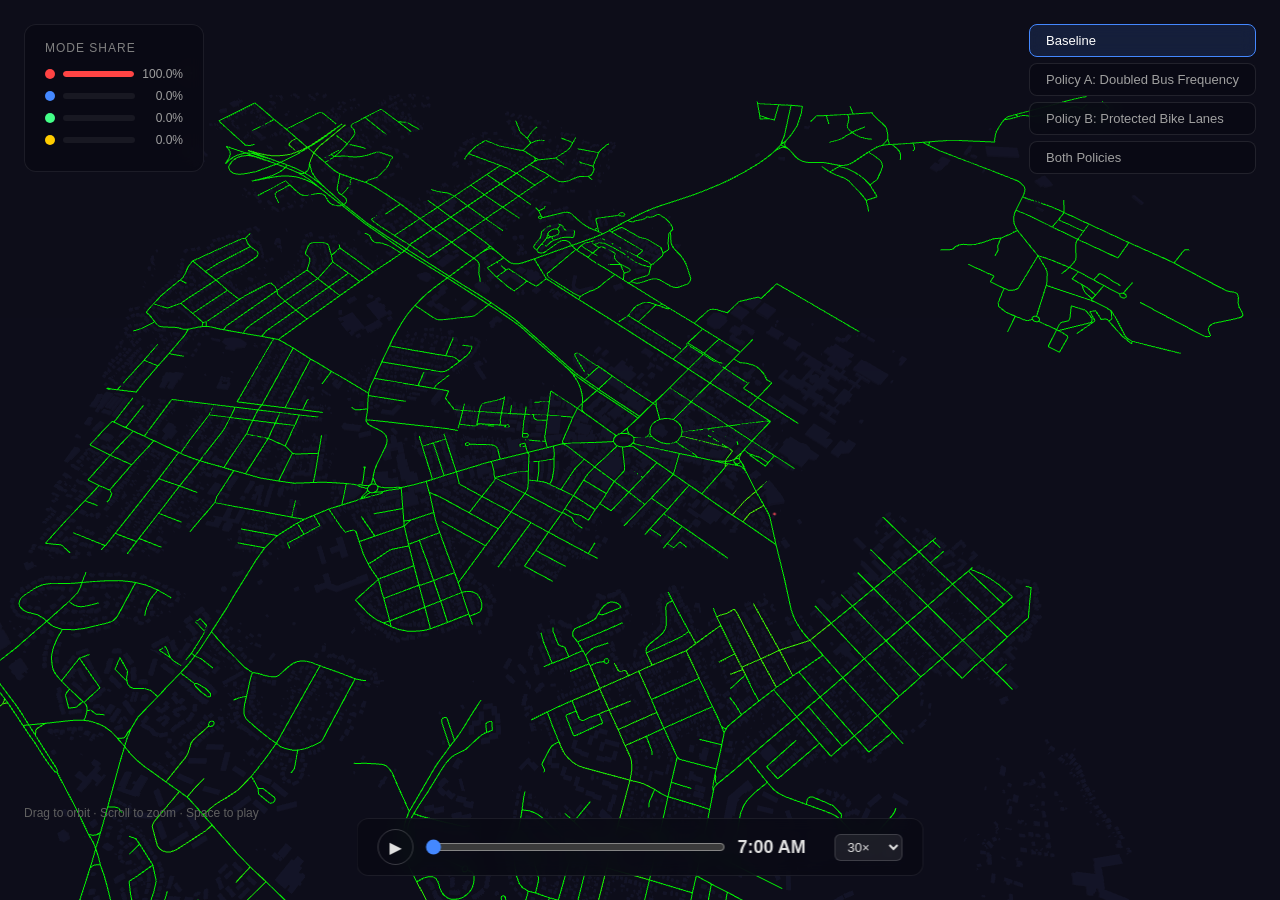
==== visualization/index.html @ eecc3565 "Add Three.js visualization and baseline scenario data - All 9 visualization modules written (SceneMa" ====
<!DOCTYPE html>
<html lang="en">
<head>
    <meta charset="UTF-8">
    <meta name="viewport" content="width=device-width, initial-scale=1.0">
    <title>Suburban Simulation — Annapolis Corridor</title>
    <link rel="stylesheet" href="css/style.css">
    <script type="importmap">
    {
        "imports": {
            "three": "./lib/three.module.js",
            "three/addons/": "./lib/"
        }
    }
    </script>
</head>
<body>

<!-- Loading screen -->
<div id="loading">Loading simulation data...</div>

<!-- Stats panel (top-left) -->
<div id="stats-panel">
    <div id="stats-title">Mode Share</div>
    <div class="stat-row">
        <div class="stat-dot" style="background:#ff4444"></div>
        <div class="stat-bar-bg"><div class="stat-bar-fill" id="bar-car" style="background:#ff4444;width:100%"></div></div>
        <div class="stat-pct" id="pct-car">—</div>
    </div>
    <div class="stat-row">
        <div class="stat-dot" style="background:#4488ff"></div>
        <div class="stat-bar-bg"><div class="stat-bar-fill" id="bar-transit" style="background:#4488ff;width:0%"></div></div>
        <div class="stat-pct" id="pct-transit">—</div>
    </div>
    <div class="stat-row">
        <div class="stat-dot" style="background:#44ff88"></div>
        <div class="stat-bar-bg"><div class="stat-bar-fill" id="bar-bike" style="background:#44ff88;width:0%"></div></div>
        <div class="stat-pct" id="pct-bike">—</div>
    </div>
    <div class="stat-row">
        <div class="stat-dot" style="background:#ffcc00"></div>
        <div class="stat-bar-bg"><div class="stat-bar-fill" id="bar-walk" style="background:#ffcc00;width:0%"></div></div>
        <div class="stat-pct" id="pct-walk">—</div>
    </div>
</div>

<!-- Scenario panel (top-right) -->
<div id="scenario-panel">
    <button class="scenario-btn active" data-scenario="baseline">Baseline</button>
    <button class="scenario-btn" data-scenario="policy_a">Policy A: Doubled Bus Frequency</button>
    <button class="scenario-btn" data-scenario="policy_b">Policy B: Protected Bike Lanes</button>
    <button class="scenario-btn" data-scenario="policy_ab">Both Policies</button>
</div>

<!-- Time panel (bottom-center) -->
<div id="time-panel">
    <button id="play-btn" title="Play/Pause (Space)">▶</button>
    <input id="time-slider" type="range" min="0" max="9000" value="0" step="1">
    <div id="time-display">7:00 AM</div>
    <select id="speed-select">
        <option value="10">10×</option>
        <option value="30" selected>30×</option>
        <option value="60">60×</option>
        <option value="120">120×</option>
    </select>
</div>

<!-- Info panel (bottom-left) -->
<div id="info-panel">
    <span>Drag to orbit · Scroll to zoom · Space to play</span>
</div>

<script type="module" src="js/main.js"></script>
</body>
</html>
---- visualization/css/style.css ----
/* Suburban Simulation - Visualization Styles */

* {
    margin: 0;
    padding: 0;
    box-sizing: border-box;
}

body {
    overflow: hidden;
    background: #0a0a14;
    font-family: -apple-system, BlinkMacSystemFont, 'Segoe UI', sans-serif;
    color: #e0e0e0;
}

canvas {
    display: block;
}

/* === Time Controller === */
#time-panel {
    position: fixed;
    bottom: 24px;
    left: 50%;
    transform: translateX(-50%);
    display: flex;
    align-items: center;
    gap: 12px;
    background: rgba(10, 10, 20, 0.85);
    backdrop-filter: blur(8px);
    padding: 10px 20px;
    border-radius: 12px;
    border: 1px solid rgba(255, 255, 255, 0.08);
    z-index: 10;
}

#play-btn {
    background: none;
    border: 1px solid rgba(255, 255, 255, 0.2);
    color: #e0e0e0;
    font-size: 16px;
    width: 36px;
    height: 36px;
    border-radius: 50%;
    cursor: pointer;
    display: flex;
    align-items: center;
    justify-content: center;
}

#play-btn:hover {
    background: rgba(255, 255, 255, 0.1);
}

#time-slider {
    width: 300px;
    accent-color: #4488ff;
    cursor: pointer;
}

#time-display {
    font-size: 18px;
    font-weight: 600;
    min-width: 85px;
    font-variant-numeric: tabular-nums;
}

#speed-select {
    background: rgba(255, 255, 255, 0.08);
    color: #e0e0e0;
    border: 1px solid rgba(255, 255, 255, 0.15);
    padding: 4px 8px;
    border-radius: 6px;
    font-size: 13px;
    cursor: pointer;
}

/* === Scenario Panel === */
#scenario-panel {
    position: fixed;
    top: 24px;
    right: 24px;
    display: flex;
    flex-direction: column;
    gap: 6px;
    z-index: 10;
}

.scenario-btn {
    background: rgba(10, 10, 20, 0.85);
    backdrop-filter: blur(8px);
    border: 1px solid rgba(255, 255, 255, 0.1);
    color: #a0a0a0;
    padding: 8px 16px;
    border-radius: 8px;
    cursor: pointer;
    font-size: 13px;
    text-align: left;
    transition: all 0.2s;
}

.scenario-btn:hover {
    background: rgba(30, 30, 50, 0.9);
    color: #e0e0e0;
}

.scenario-btn.active {
    border-color: #4488ff;
    color: #ffffff;
    background: rgba(68, 136, 255, 0.15);
}

/* === Stats Panel === */
#stats-panel {
    position: fixed;
    top: 24px;
    left: 24px;
    background: rgba(10, 10, 20, 0.85);
    backdrop-filter: blur(8px);
    padding: 16px 20px;
    border-radius: 12px;
    border: 1px solid rgba(255, 255, 255, 0.08);
    min-width: 180px;
    z-index: 10;
}

#stats-title {
    font-size: 12px;
    text-transform: uppercase;
    letter-spacing: 1px;
    color: #808080;
    margin-bottom: 12px;
}

.stat-row {
    display: flex;
    align-items: center;
    gap: 8px;
    margin-bottom: 8px;
    font-size: 13px;
}

.stat-dot {
    width: 10px;
    height: 10px;
    border-radius: 50%;
    flex-shrink: 0;
}

.stat-bar-bg {
    flex: 1;
    height: 6px;
    background: rgba(255, 255, 255, 0.06);
    border-radius: 3px;
    overflow: hidden;
}

.stat-bar-fill {
    height: 100%;
    border-radius: 3px;
    transition: width 0.5s ease;
}

.stat-pct {
    font-variant-numeric: tabular-nums;
    min-width: 40px;
    text-align: right;
    font-size: 12px;
    color: #a0a0a0;
}

/* === Info Panel === */
#info-panel {
    position: fixed;
    bottom: 80px;
    left: 24px;
    display: flex;
    gap: 16px;
    font-size: 12px;
    color: #606060;
    z-index: 10;
}

/* === Loading State === */
#loading {
    position: fixed;
    inset: 0;
    display: flex;
    align-items: center;
    justify-content: center;
    background: #0a0a14;
    color: #e0e0e0;
    font-size: 16px;
    z-index: 100;
}
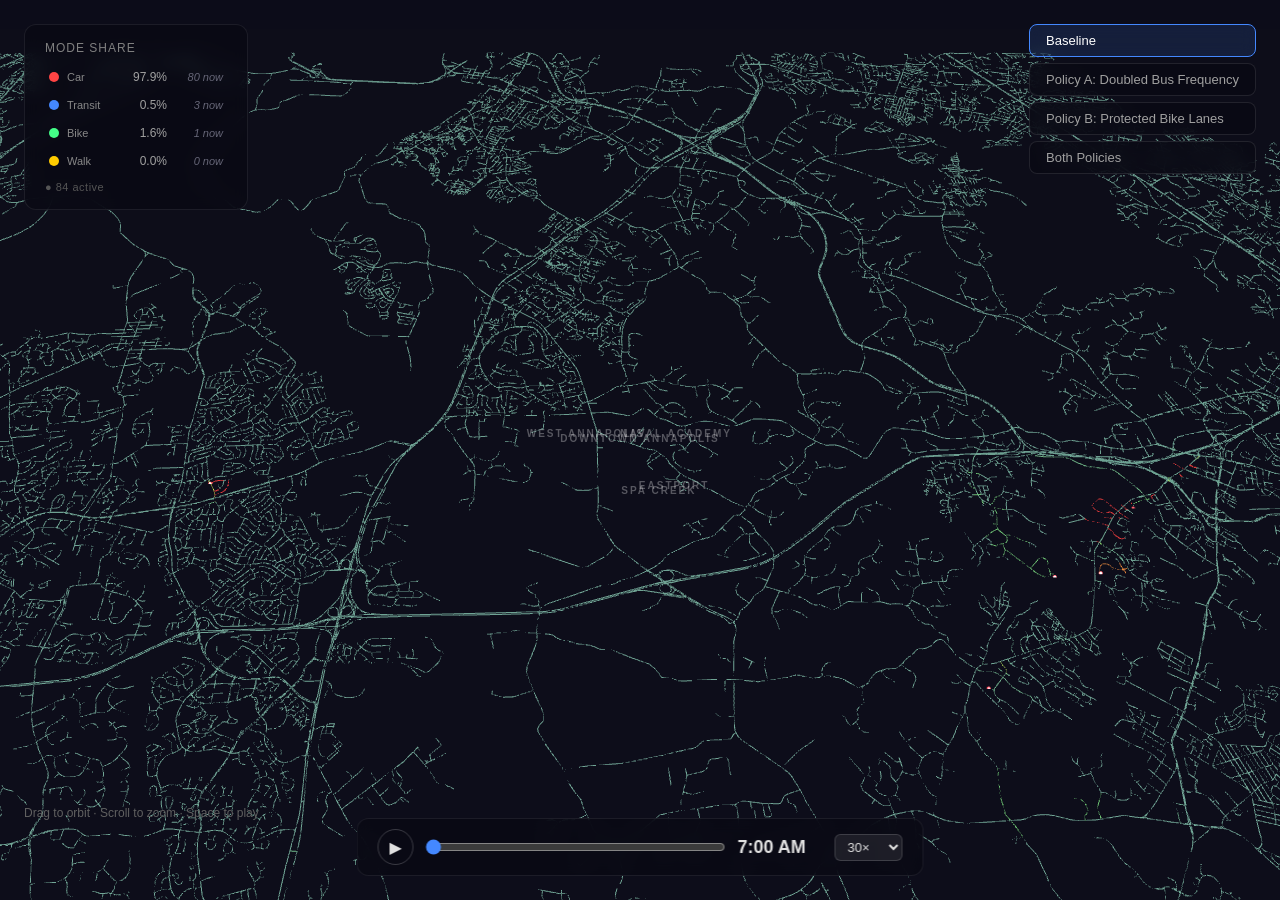
==== commit 2d709771: "fixing bugs and issues to make algorithm more realistic" ====
--- a/visualization/index.html
+++ b/visualization/index.html
@@ -22,26 +22,44 @@
 <!-- Stats panel (top-left) -->
 <div id="stats-panel">
     <div id="stats-title">Mode Share</div>
-    <div class="stat-row">
+    <div class="stat-row" data-mode="CAR">
         <div class="stat-dot" style="background:#ff4444"></div>
+        <div class="stat-label">Car</div>
         <div class="stat-bar-bg"><div class="stat-bar-fill" id="bar-car" style="background:#ff4444;width:100%"></div></div>
         <div class="stat-pct" id="pct-car">—</div>
+        <div class="stat-live" id="live-car"></div>
     </div>
-    <div class="stat-row">
+    <div class="stat-row" data-mode="TRANSIT">
         <div class="stat-dot" style="background:#4488ff"></div>
+        <div class="stat-label">Transit</div>
         <div class="stat-bar-bg"><div class="stat-bar-fill" id="bar-transit" style="background:#4488ff;width:0%"></div></div>
         <div class="stat-pct" id="pct-transit">—</div>
+        <div class="stat-live" id="live-transit"></div>
     </div>
-    <div class="stat-row">
+    <div class="stat-row" data-mode="BICYCLE">
         <div class="stat-dot" style="background:#44ff88"></div>
+        <div class="stat-label">Bike</div>
         <div class="stat-bar-bg"><div class="stat-bar-fill" id="bar-bike" style="background:#44ff88;width:0%"></div></div>
         <div class="stat-pct" id="pct-bike">—</div>
+        <div class="stat-live" id="live-bike"></div>
     </div>
-    <div class="stat-row">
+    <div class="stat-row" data-mode="WALK">
         <div class="stat-dot" style="background:#ffcc00"></div>
+        <div class="stat-label">Walk</div>
         <div class="stat-bar-bg"><div class="stat-bar-fill" id="bar-walk" style="background:#ffcc00;width:0%"></div></div>
         <div class="stat-pct" id="pct-walk">—</div>
+        <div class="stat-live" id="live-walk"></div>
     </div>
+    <div id="trip-counter">● — active</div>
+</div>
+
+<!-- Neighborhood labels overlay -->
+<div id="labels-container">
+    <div class="area-label" id="label-downtown">Downtown Annapolis</div>
+    <div class="area-label" id="label-eastport">Eastport</div>
+    <div class="area-label" id="label-naval">Naval Academy</div>
+    <div class="area-label" id="label-spacreek">Spa Creek</div>
+    <div class="area-label" id="label-west">West Annapolis</div>
 </div>
 
 <!-- Scenario panel (top-right) -->
--- a/visualization/css/style.css
+++ b/visualization/css/style.css
@@ -138,6 +138,33 @@
     gap: 8px;
     margin-bottom: 8px;
     font-size: 13px;
+    border-radius: 6px;
+    padding: 3px 4px;
+    transition: opacity 0.2s, background 0.2s;
+}
+
+.stat-row:hover {
+    background: rgba(255, 255, 255, 0.05);
+}
+
+/* X-ray mode: highlighted row */
+.stat-row.xray-active {
+    background: rgba(255, 255, 255, 0.08);
+    outline: 1px solid rgba(255, 255, 255, 0.2);
+}
+
+/* X-ray mode: dimmed rows */
+.stat-row.xray-dim {
+    opacity: 0.3;
+}
+
+.stat-live {
+    font-variant-numeric: tabular-nums;
+    min-width: 48px;
+    text-align: right;
+    font-size: 11px;
+    color: #667;
+    font-style: italic;
 }
 
 .stat-dot {
@@ -161,6 +188,13 @@
     transition: width 0.5s ease;
 }
 
+.stat-label {
+    font-size: 11px;
+    color: #888;
+    min-width: 44px;
+    flex-shrink: 0;
+}
+
 .stat-pct {
     font-variant-numeric: tabular-nums;
     min-width: 40px;
@@ -169,6 +203,13 @@
     color: #a0a0a0;
 }
 
+#trip-counter {
+    margin-top: 10px;
+    font-size: 11px;
+    color: #555;
+    letter-spacing: 0.5px;
+}
+
 /* === Info Panel === */
 #info-panel {
     position: fixed;
@@ -181,6 +222,28 @@
     z-index: 10;
 }
 
+/* === Area Labels === */
+#labels-container {
+    position: fixed;
+    inset: 0;
+    pointer-events: none;
+    z-index: 5;
+}
+
+.area-label {
+    position: absolute;
+    font-size: 10px;
+    font-weight: 600;
+    letter-spacing: 2px;
+    text-transform: uppercase;
+    color: #ffffff;
+    opacity: 0.3;
+    white-space: nowrap;
+    transform: translate(-50%, -50%);
+    pointer-events: none;
+    display: none;
+}
+
 /* === Loading State === */
 #loading {
     position: fixed;
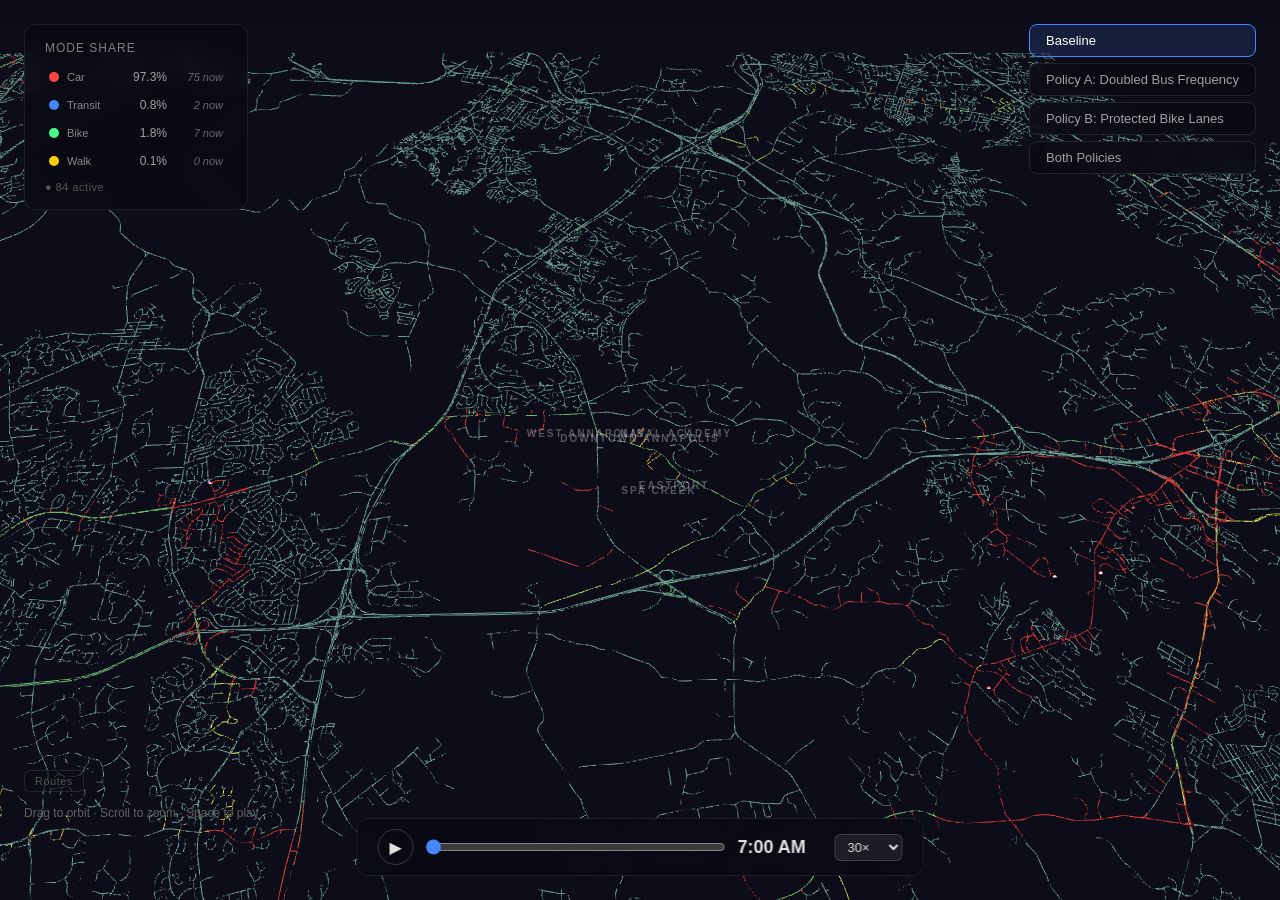
==== commit 5d7d26b8: "finished running analysis" ====
--- a/visualization/index.html
+++ b/visualization/index.html
@@ -88,6 +88,9 @@
     <span>Drag to orbit · Scroll to zoom · Space to play</span>
 </div>
 
+<!-- Debug toggle (bottom-left, above info panel) -->
+<button id="transit-routes-toggle" title="Toggle GTFS route overlay (T)">Routes</button>
+
 <script type="module" src="js/main.js"></script>
 </body>
 </html>
--- a/visualization/css/style.css
+++ b/visualization/css/style.css
@@ -220,6 +220,34 @@
     font-size: 12px;
     color: #606060;
     z-index: 10;
+}
+
+/* === Debug: Transit Routes Toggle === */
+#transit-routes-toggle {
+    position: fixed;
+    bottom: 108px;
+    left: 24px;
+    background: rgba(10, 10, 20, 0.6);
+    border: 1px solid rgba(255, 255, 255, 0.1);
+    color: #555;
+    font-size: 11px;
+    padding: 4px 10px;
+    border-radius: 6px;
+    cursor: pointer;
+    z-index: 10;
+    letter-spacing: 0.5px;
+    transition: all 0.15s;
+}
+
+#transit-routes-toggle:hover {
+    color: #888;
+    border-color: rgba(255, 255, 255, 0.2);
+}
+
+#transit-routes-toggle.active {
+    color: #4488ff;
+    border-color: rgba(68, 136, 255, 0.5);
+    background: rgba(68, 136, 255, 0.1);
 }
 
 /* === Area Labels === */
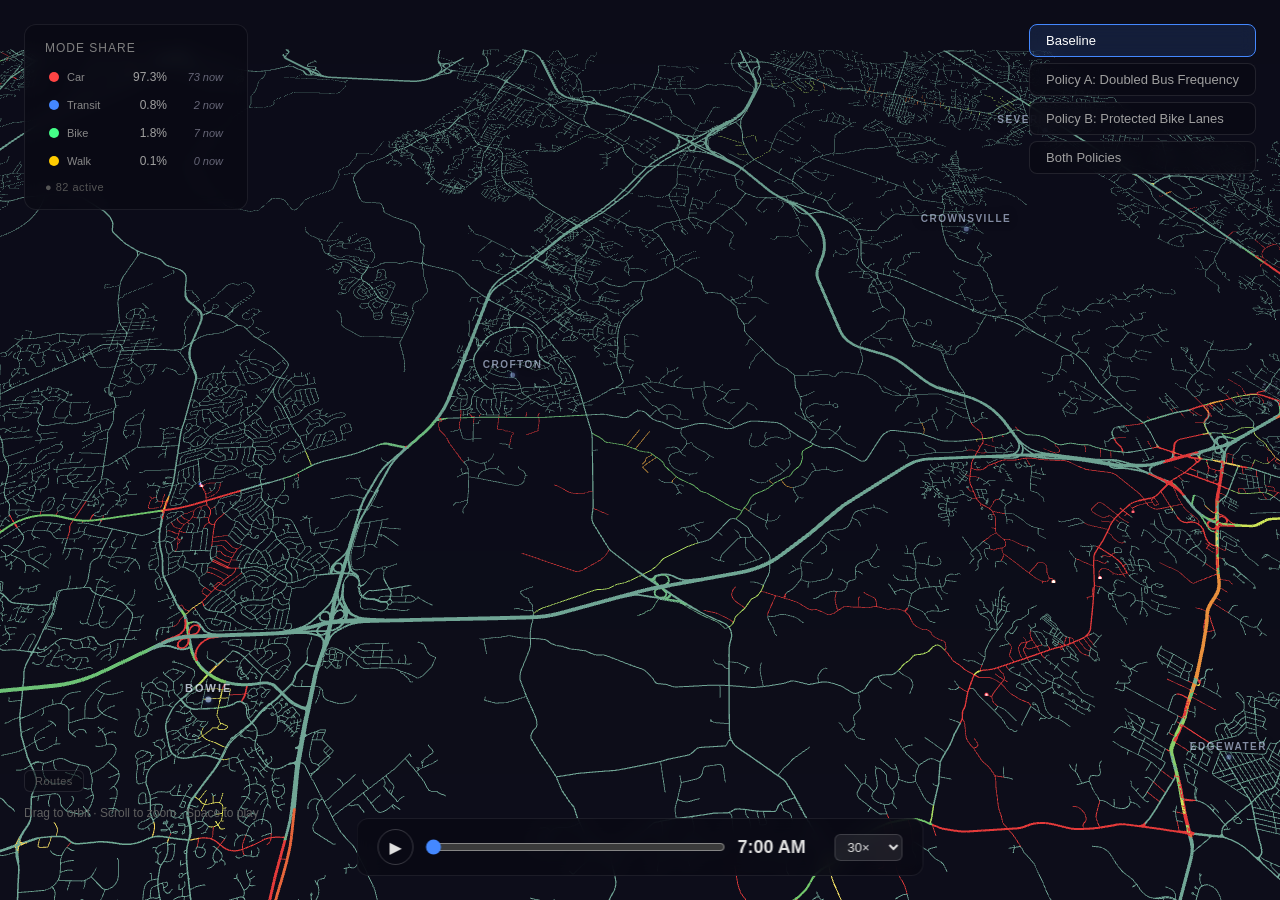
==== commit 49b6be84: "Vizualizatoin tweaks" ====
--- a/visualization/index.html
+++ b/visualization/index.html
@@ -25,7 +25,7 @@
     <div class="stat-row" data-mode="CAR">
         <div class="stat-dot" style="background:#ff4444"></div>
         <div class="stat-label">Car</div>
-        <div class="stat-bar-bg"><div class="stat-bar-fill" id="bar-car" style="background:#ff4444;width:100%"></div></div>
+        <div class="stat-bar-bg"><div class="stat-bar-fill" id="bar-car" style="background:#ffffff;width:100%"></div></div>
         <div class="stat-pct" id="pct-car">—</div>
         <div class="stat-live" id="live-car"></div>
     </div>
@@ -53,13 +53,15 @@
     <div id="trip-counter">● — active</div>
 </div>
 
-<!-- Neighborhood labels overlay -->
+<!-- Location labels overlay -->
 <div id="labels-container">
-    <div class="area-label" id="label-downtown">Downtown Annapolis</div>
-    <div class="area-label" id="label-eastport">Eastport</div>
-    <div class="area-label" id="label-naval">Naval Academy</div>
-    <div class="area-label" id="label-spacreek">Spa Creek</div>
-    <div class="area-label" id="label-west">West Annapolis</div>
+    <div class="area-label major" id="label-annapolis">Annapolis</div>
+    <div class="area-label major" id="label-bowie">Bowie</div>
+    <div class="area-label" id="label-crofton">Crofton</div>
+    <div class="area-label" id="label-crownsville">Crownsville</div>
+    <div class="area-label" id="label-edgewater">Edgewater</div>
+    <div class="area-label" id="label-landover">Landover</div>
+    <div class="area-label" id="label-severnapark">Severna Park</div>
 </div>
 
 <!-- Scenario panel (top-right) -->
--- a/visualization/css/style.css
+++ b/visualization/css/style.css
@@ -260,16 +260,58 @@
 
 .area-label {
     position: absolute;
+    display: none;
+    flex-direction: column;
+    align-items: center;
+    gap: 3px;
     font-size: 10px;
-    font-weight: 600;
-    letter-spacing: 2px;
+    font-weight: 700;
+    letter-spacing: 1.5px;
     text-transform: uppercase;
-    color: #ffffff;
-    opacity: 0.3;
+    color: #d2e1ff;
+    text-shadow:
+        0 1px 3px rgba(0, 0, 0, 0.95),
+        0 0 10px rgba(0, 0, 0, 0.8);
     white-space: nowrap;
     transform: translate(-50%, -50%);
-    pointer-events: none;
-    display: none;
+    pointer-events: auto;
+    cursor: pointer;
+    user-select: none;
+    opacity: 0.6;
+    transition: opacity 0.15s;
+}
+
+.area-label:hover {
+    opacity: 1;
+}
+
+/* Small dot marker at the projected geo point */
+.area-label::after {
+    content: '';
+    width: 5px;
+    height: 5px;
+    border-radius: 50%;
+    background: rgba(160, 190, 255, 0.8);
+    box-shadow: 0 0 5px rgba(100, 150, 255, 0.6);
+    flex-shrink: 0;
+}
+
+/* Slightly larger + brighter for major cities */
+.area-label.major {
+    font-size: 11px;
+    color: #e6f0ff;
+    letter-spacing: 2px;
+    opacity: 0.75;
+}
+
+.area-label.major:hover {
+    opacity: 1;
+}
+
+.area-label.major::after {
+    width: 6px;
+    height: 6px;
+    background: rgba(180, 210, 255, 0.9);
 }
 
 /* === Loading State === */
